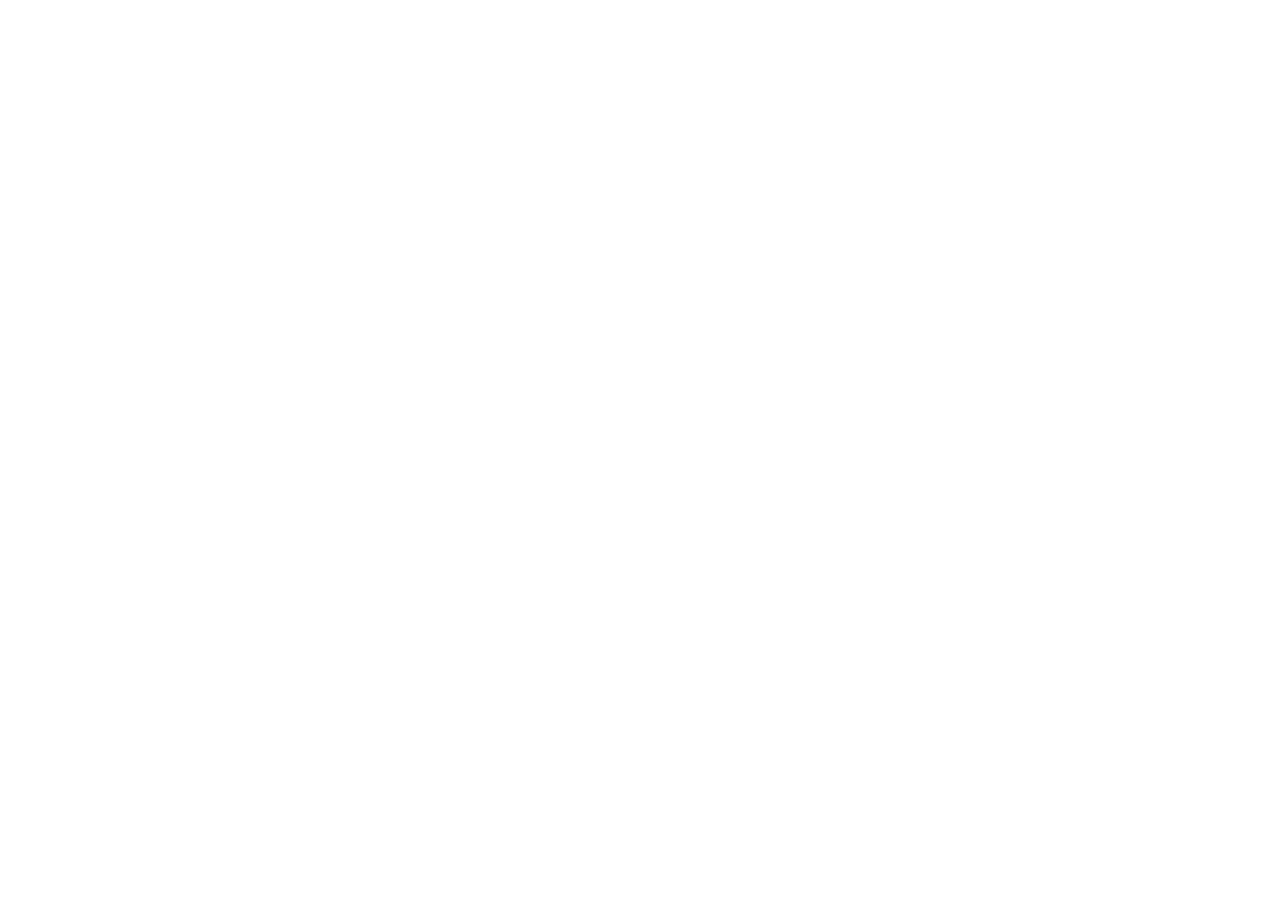
==== team.html @ 732893f1 "set up files and started with basic html" ====
<!DOCTYPE html>
<html lang="en">
<head>
    <meta charset="UTF-8">
    <meta name="viewport" content="width=device-width, initial-scale=1.0">
    <meta http-equiv="X-UA-Compatible" content="ie=edge">
    <title>Document</title>
    <link href="css/index.css" rel="stylesheet"/>
</head>
<body>

</body>
</html>
---- css/index.css ----
/* http://meyerweb.com/eric/tools/css/reset/ 
   v2.0 | 20110126
   License: none (public domain)
*/
html,
body,
div,
span,
applet,
object,
iframe,
h1,
h2,
h3,
h4,
h5,
h6,
p,
blockquote,
pre,
a,
abbr,
acronym,
address,
big,
cite,
code,
del,
dfn,
em,
img,
ins,
kbd,
q,
s,
samp,
small,
strike,
strong,
sub,
sup,
tt,
var,
b,
u,
i,
center,
dl,
dt,
dd,
ol,
ul,
li,
fieldset,
form,
label,
legend,
table,
caption,
tbody,
tfoot,
thead,
tr,
th,
td,
article,
aside,
canvas,
details,
embed,
figure,
figcaption,
footer,
header,
hgroup,
menu,
nav,
output,
ruby,
section,
summary,
time,
mark,
audio,
video {
  margin: 0;
  padding: 0;
  border: 0;
  font-size: 100%;
  font: inherit;
  vertical-align: baseline;
}
/* HTML5 display-role reset for older browsers */
article,
aside,
details,
figcaption,
figure,
footer,
header,
hgroup,
menu,
nav,
section {
  display: block;
}
body {
  line-height: 1;
}
ol,
ul {
  list-style: none;
}
blockquote,
q {
  quotes: none;
}
blockquote:before,
blockquote:after,
q:before,
q:after {
  content: '';
  content: none;
}
table {
  border-collapse: collapse;
  border-spacing: 0;
}
* {
  box-sizing: border-box;
}
html {
  font-size: 62.5%;
}
html,
body {
  font-family: 'Roboto', sans-serif;
}
h1,
h2,
h3,
h4,
h5 {
  font-family: 'Indie Flower', cursive;
}
h1 {
  font-size: 4rem;
}
h2 {
  font-size: 3.2rem;
  padding-bottom: 10px;
}
h4 {
  font-size: 2.5rem;
  padding-bottom: 10px;
}
p {
  line-height: 1.5;
  font-size: 1.6rem;
  padding-bottom: 10px;
}
img {
  max-width: 100%;
  height: auto;
}
.container {
  max-width: 800px;
  width: 100%;
  margin: 0 auto;
}
.nav {
  width: 100%;
  margin: 0% auto;
  display: flex;
  justify-content: space-evenly;
  align-items: center;
  align-content: center;
}
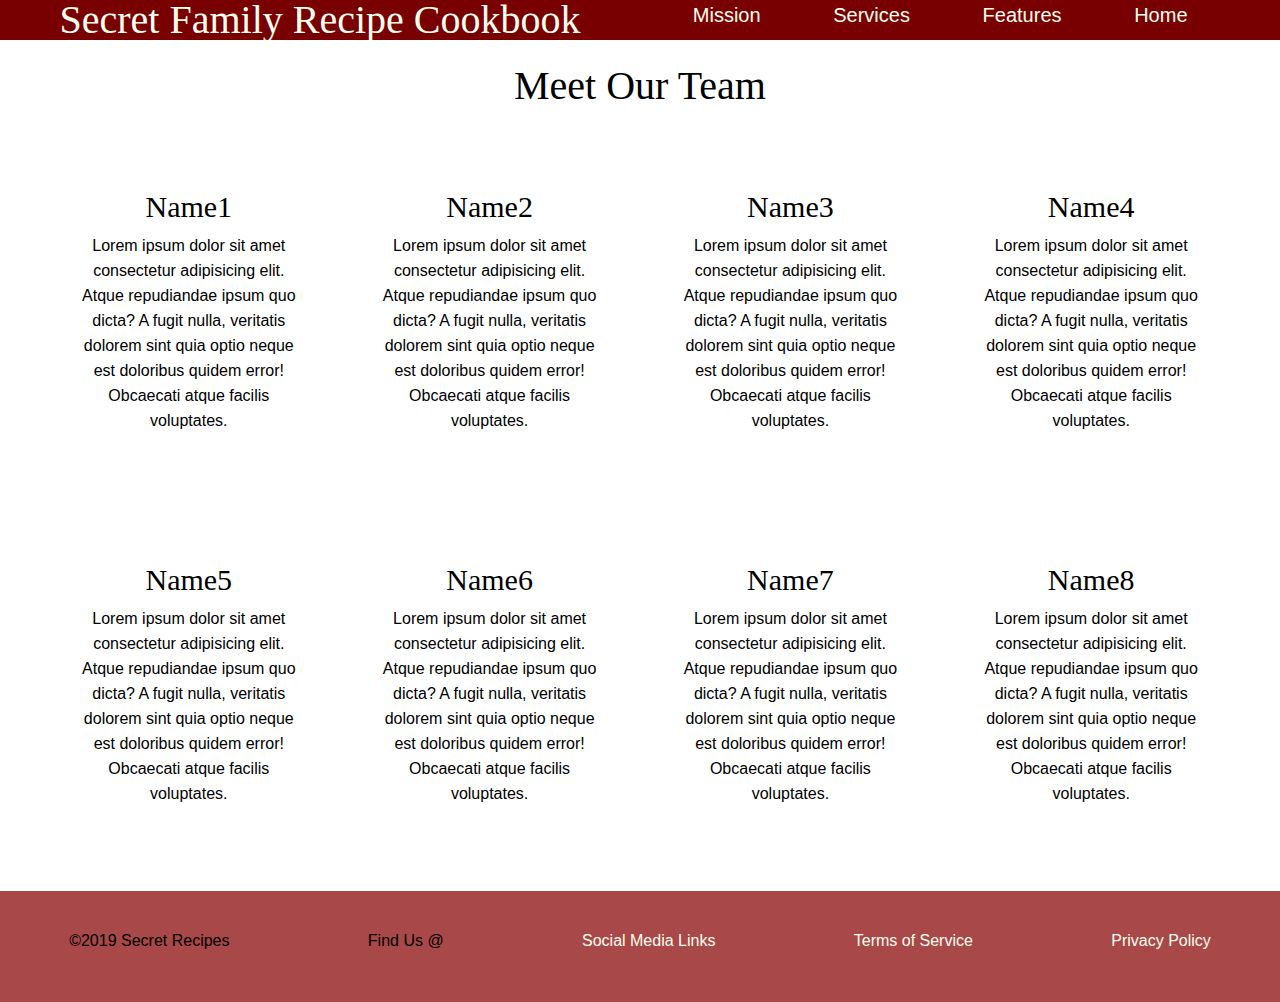
==== commit ef3fc1a0: "general layout completed will work on the styling with Chi tomorrow" ====
--- a/team.html
+++ b/team.html
@@ -1,13 +1,120 @@
 <!DOCTYPE html>
 <html lang="en">
-<head>
-    <meta charset="UTF-8">
-    <meta name="viewport" content="width=device-width, initial-scale=1.0">
-    <meta http-equiv="X-UA-Compatible" content="ie=edge">
-    <title>Document</title>
-    <link href="css/index.css" rel="stylesheet"/>
-</head>
-<body>
+  <head>
+    <meta charset="UTF-8" />
+    <meta name="viewport" content="width=device-width, initial-scale=1.0" />
+    <meta http-equiv="X-UA-Compatible" content="ie=edge" />
+    <title>Meet The Team</title>
+    <link href="css/index.css" rel="stylesheet" />
+  </head>
+  <body>
+    <section class="nav">
+      <img src="http://via.placeholder.com/100x75" alt="" />
+      <h1>Secret Family Recipe Cookbook</h1>
+      <nav>
+        <a href="#">Mission</a>
+        <a href="#">Services</a>
+        <a href="#">Features</a>
+        <a href="index.html">Home</a>
+      </nav>
+    </section>
 
-</body>
-</html>+    <section class="container">
+      <h1>Meet Our Team</h1>
+      <div class="top-half">
+        <div>
+          <img src="http://via.placeholder.com/300" alt="" />
+          <h3>Name1</h3>
+          <p>
+            Lorem ipsum dolor sit amet consectetur adipisicing elit. Atque
+            repudiandae ipsum quo dicta? A fugit nulla, veritatis dolorem sint
+            quia optio neque est doloribus quidem error! Obcaecati atque facilis
+            voluptates.
+          </p>
+        </div>
+        <div>
+          <img src="http://via.placeholder.com/300" alt="" />
+          <h3>Name2</h3>
+          <p>
+            Lorem ipsum dolor sit amet consectetur adipisicing elit. Atque
+            repudiandae ipsum quo dicta? A fugit nulla, veritatis dolorem sint
+            quia optio neque est doloribus quidem error! Obcaecati atque facilis
+            voluptates.
+          </p>
+        </div>
+        <div>
+          <img src="http://via.placeholder.com/300" alt="" />
+          <h3>Name3</h3>
+          <p>
+            Lorem ipsum dolor sit amet consectetur adipisicing elit. Atque
+            repudiandae ipsum quo dicta? A fugit nulla, veritatis dolorem sint
+            quia optio neque est doloribus quidem error! Obcaecati atque facilis
+            voluptates.
+          </p>
+        </div>
+        <div>
+          <img src="http://via.placeholder.com/300" alt="" />
+          <h3>Name4</h3>
+          <p>
+            Lorem ipsum dolor sit amet consectetur adipisicing elit. Atque
+            repudiandae ipsum quo dicta? A fugit nulla, veritatis dolorem sint
+            quia optio neque est doloribus quidem error! Obcaecati atque facilis
+            voluptates.
+          </p>
+        </div>
+      </div>
+      <div class="bottom-half">
+        <div>
+          <img src="http://via.placeholder.com/300" alt="" />
+          <h3>Name5</h3>
+          <p>
+            Lorem ipsum dolor sit amet consectetur adipisicing elit. Atque
+            repudiandae ipsum quo dicta? A fugit nulla, veritatis dolorem sint
+            quia optio neque est doloribus quidem error! Obcaecati atque facilis
+            voluptates.
+          </p>
+        </div>
+        <div>
+          <img src="http://via.placeholder.com/300" alt="" />
+          <h3>Name6</h3>
+          <p>
+            Lorem ipsum dolor sit amet consectetur adipisicing elit. Atque
+            repudiandae ipsum quo dicta? A fugit nulla, veritatis dolorem sint
+            quia optio neque est doloribus quidem error! Obcaecati atque facilis
+            voluptates.
+          </p>
+        </div>
+        <div>
+          <img src="http://via.placeholder.com/300" alt="" />
+          <h3>Name7</h3>
+          <p>
+            Lorem ipsum dolor sit amet consectetur adipisicing elit. Atque
+            repudiandae ipsum quo dicta? A fugit nulla, veritatis dolorem sint
+            quia optio neque est doloribus quidem error! Obcaecati atque facilis
+            voluptates.
+          </p>
+        </div>
+        <div>
+          <img src="http://via.placeholder.com/300" alt="" />
+          <h3>Name8</h3>
+          <p>
+            Lorem ipsum dolor sit amet consectetur adipisicing elit. Atque
+            repudiandae ipsum quo dicta? A fugit nulla, veritatis dolorem sint
+            quia optio neque est doloribus quidem error! Obcaecati atque facilis
+            voluptates.
+          </p>
+        </div>
+      </div>
+    </section>
+
+    <section>
+      <footer>
+        <p>&copy;2019 Secret Recipes</p>
+        <p>Find Us @</p>
+        <a href="#">Social Media Links</a>
+        <a href="#">Terms of Service</a>
+        <a href="#">Privacy Policy</a>
+      </footer>
+    </section>
+  </body>
+</html>
--- a/css/index.css
+++ b/css/index.css
@@ -154,7 +154,8 @@
   font-size: 2.5rem;
   padding-bottom: 10px;
 }
-p {
+p,
+a {
   line-height: 1.5;
   font-size: 1.6rem;
   padding-bottom: 10px;
@@ -164,15 +165,89 @@
   height: auto;
 }
 .container {
-  max-width: 800px;
   width: 100%;
   margin: 0 auto;
 }
 .nav {
+  display: flex;
+  justify-content: space-around;
+  align-items: center;
+  align-content: center;
+  background: #780000;
+  color: #fffff0;
+}
+.nav nav {
+  width: 50%;
+  display: flex;
+  justify-content: space-evenly;
+  align-items: center;
+}
+.nav a {
+  text-decoration: none;
+  color: #fffff0;
+  font-size: 2rem;
+}
+.nav a:hover {
+  color: #a84848;
+}
+.mainContainer header {
   width: 100%;
-  margin: 0% auto;
-  display: flex;
-  justify-content: space-evenly;
-  align-items: center;
-  align-content: center;
-}
+  margin: 5% auto;
+  background-image: url("http://via.placeholder.com/2000x300");
+  background-repeat: no-repeat;
+}
+.mainContainer header button {
+  display: flex;
+  justify-content: flex-start;
+  align-items: center;
+}
+.mainContainer .content {
+  margin: 3% auto;
+  display: flex;
+  justify-content: space-around;
+  align-items: center;
+}
+.mainContainer .content div {
+  width: 30%;
+}
+.mainContainer .services {
+  flex-direction: row-reverse;
+}
+.container h1 {
+  text-align: center;
+  margin-top: 2%;
+}
+.container .top-half,
+.container .bottom-half {
+  display: flex;
+  justify-content: space-around;
+  align-items: center;
+  flex-direction: row;
+}
+.container div {
+  margin: 3%;
+  display: flex;
+  justify-content: center;
+  align-items: center;
+  flex-direction: column;
+  text-align: center;
+}
+.container div h3 {
+  font-size: 3rem;
+  padding: 5%;
+}
+.container div p {
+  line-height: 25px;
+}
+footer {
+  padding: 3% 0%;
+  background: #a84848;
+  display: flex;
+  justify-content: space-around;
+  align-items: center;
+  font-size: 2rem;
+}
+footer a {
+  text-decoration: none;
+  color: #fffff0;
+}
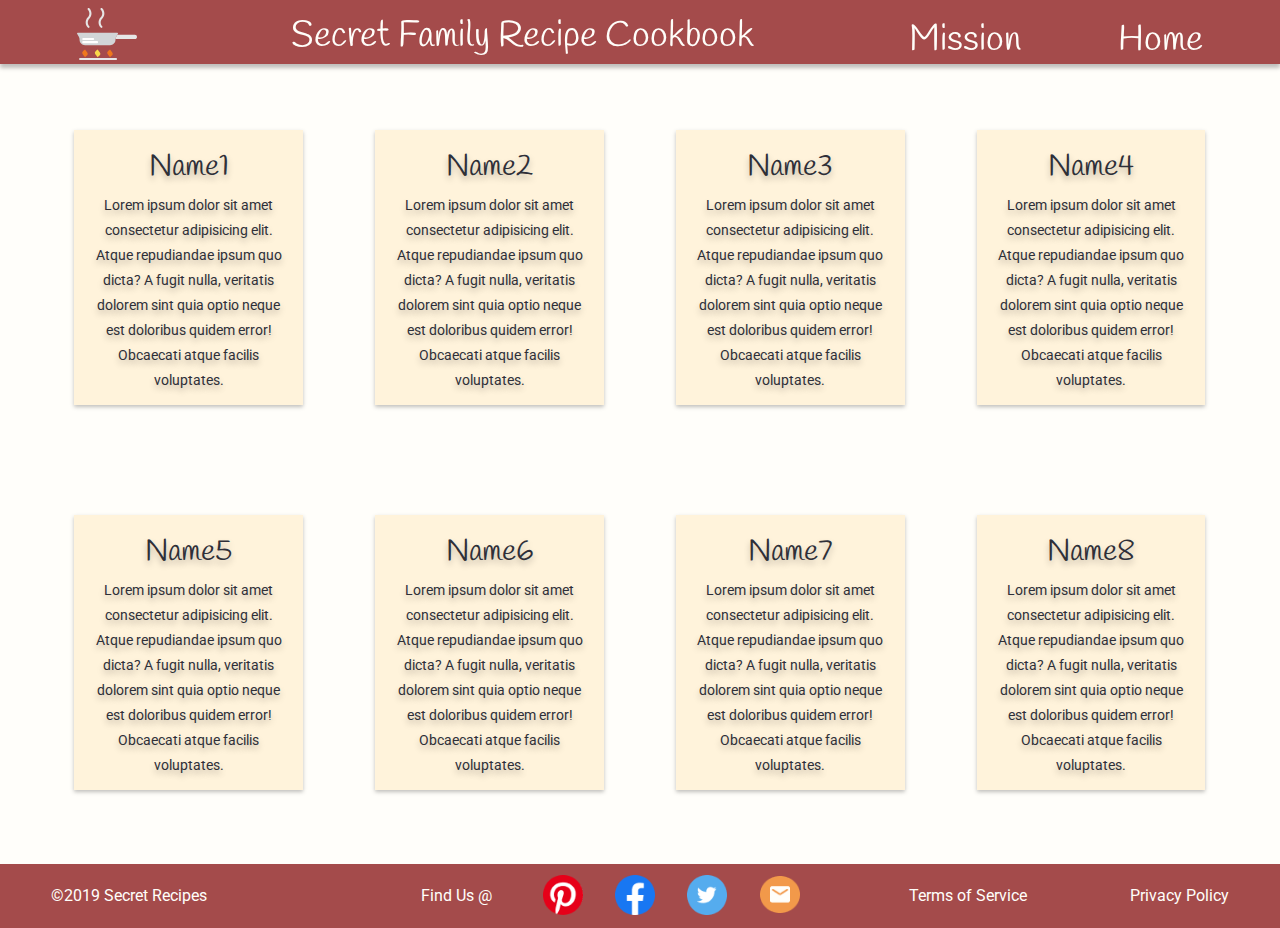
==== commit 8a66a13c: "worked on styling, mobile is next" ====
--- a/team.html
+++ b/team.html
@@ -5,20 +5,23 @@
     <meta name="viewport" content="width=device-width, initial-scale=1.0" />
     <meta http-equiv="X-UA-Compatible" content="ie=edge" />
     <title>Meet The Team</title>
+    <link
+      href="https://fonts.googleapis.com/css?family=Handlee|Roboto&display=swap"
+      rel="stylesheet"
+    />
     <link href="css/index.css" rel="stylesheet" />
   </head>
   <body>
     <section class="nav">
-      <img src="http://via.placeholder.com/100x75" alt="" />
-      <h1>Secret Family Recipe Cookbook</h1>
+      <a href="#"
+        ><img src="img/pan (1).svg" alt="Doodle of a frying pan used as a logo"
+      /></a>
+      <h2>Secret Family Recipe Cookbook</h2>
       <nav>
         <a href="#">Mission</a>
-        <a href="#">Services</a>
-        <a href="#">Features</a>
         <a href="index.html">Home</a>
       </nav>
     </section>
-
     <section class="container">
       <h1>Meet Our Team</h1>
       <div class="top-half">
@@ -106,14 +109,28 @@
         </div>
       </div>
     </section>
-
     <section>
       <footer>
         <p>&copy;2019 Secret Recipes</p>
-        <p>Find Us @</p>
-        <a href="#">Social Media Links</a>
-        <a href="#">Terms of Service</a>
-        <a href="#">Privacy Policy</a>
+        <nav class="socialNav">
+          <p>Find Us @</p>
+          <a href="#"
+            ><img src="img/Pinterest-2 (1).png" alt="Circle pinterest icon link"
+          /></a>
+          <a href="#"
+            ><img src="img/Facebook-2 (1).png" alt="Circle facebook icon link"
+          /></a>
+          <a href="#"
+            ><img src="img/Twitter-2 (1).png" alt="Circle twitter icon link"
+          /></a>
+          <a href="#"
+            ><img src="img/Mail Icon.png" alt="Circle instagram icon link"
+          /></a>
+        </nav>
+        <nav class="legalNav">
+          <a href="#">Terms of Service</a>
+          <a href="#">Privacy Policy</a>
+        </nav>
       </footer>
     </section>
   </body>
--- a/css/index.css
+++ b/css/index.css
@@ -134,31 +134,31 @@
 }
 html,
 body {
-  font-family: 'Roboto', sans-serif;
+  font-family: 'Roboto';
+  background: #FFFEFA;
+  color: #2E2F38;
 }
 h1,
 h2,
 h3,
 h4,
 h5 {
-  font-family: 'Indie Flower', cursive;
+  font-family: 'Handlee';
 }
 h1 {
-  font-size: 4rem;
+  font-size: 3rem;
 }
 h2 {
-  font-size: 3.2rem;
+  font-size: 2.5rem;
   padding-bottom: 10px;
 }
 h4 {
   font-size: 2.5rem;
   padding-bottom: 10px;
 }
-p,
-a {
+p {
   line-height: 1.5;
   font-size: 1.6rem;
-  padding-bottom: 10px;
 }
 img {
   max-width: 100%;
@@ -171,47 +171,116 @@
 .nav {
   display: flex;
   justify-content: space-around;
-  align-items: center;
+  align-items: flex-end;
   align-content: center;
-  background: #780000;
-  color: #fffff0;
+  background: #A44B4B;
+  color: #FFFEFA;
+  font-family: Handlee;
+  height: 64px;
+  overflow: hidden;
+  position: fixed;
+  width: 100%;
+  top: 0;
+  z-index: 9999;
+  box-shadow: 0px 4px 4px rgba(0, 0, 0, 0.25);
+}
+.nav img {
+  width: 60px;
+  display: flex;
+  justify-content: center;
+  align-items: flex-start;
+}
+.nav h2 {
+  font-size: 3.6rem;
 }
 .nav nav {
-  width: 50%;
-  display: flex;
-  justify-content: space-evenly;
-  align-items: center;
+  width: 23%;
+  display: flex;
+  justify-content: space-between;
+  align-items: flex-end;
 }
 .nav a {
   text-decoration: none;
-  color: #fffff0;
-  font-size: 2rem;
+  color: #FFFEFA;
+  font-size: 3.6rem;
+  line-height: 48px;
+  font-family: Handlee;
 }
 .nav a:hover {
-  color: #a84848;
+  color: #B59883;
 }
 .mainContainer header {
+  margin-top: 64px;
+  background-color: rgba(81, 82, 98, 0.8);
+  z-index: 0;
+}
+.mainContainer header img {
   width: 100%;
+  height: auto;
+  opacity: 0.8;
+}
+.mainContainer header p {
+  color: #FFFEFA;
+  font-family: Handlee;
+  font-size: 4rem;
+  display: flex;
+  justify-content: center;
+  align-items: center;
+  letter-spacing: 0.35rem;
+  position: absolute;
+  top: 25%;
+  left: 55%;
+}
+.mainContainer header button {
+  display: flex;
+  justify-content: center;
+  align-items: center;
+  letter-spacing: 0.35rem;
+  position: absolute;
+  top: 69%;
+  left: 55%;
+  background-color: #6E0000;
+  color: #FFFEFA;
+  font-size: 3rem;
+  padding: 1% 5%;
+  border: 1px solid #2E2F38;
+  cursor: pointer;
+  border-radius: 6px;
+  box-shadow: 0px 4px 4px rgba(0, 0, 0, 0.25);
+}
+.mainContainer header button:hover {
+  background: #C13B3B;
+}
+.mainContainer .content {
   margin: 5% auto;
-  background-image: url("http://via.placeholder.com/2000x300");
-  background-repeat: no-repeat;
-}
-.mainContainer header button {
-  display: flex;
-  justify-content: flex-start;
-  align-items: center;
-}
-.mainContainer .content {
-  margin: 3% auto;
   display: flex;
   justify-content: space-around;
   align-items: center;
 }
 .mainContainer .content div {
-  width: 30%;
+  width: 34%;
+}
+.mainContainer .content div h2 {
+  font-size: 3.8rem;
+}
+.mainContainer .content div p {
+  width: 80%;
+  font-size: 2.3rem;
+  display: flex;
+  justify-content: center;
+  align-items: center;
+  align-content: center;
 }
 .mainContainer .services {
   flex-direction: row-reverse;
+}
+.mainContainer .services .text {
+  padding-left: 50px;
+}
+.mainContainer img {
+  width: 30%;
+  height: auto;
+  box-shadow: 0px 4px 4px rgba(0, 0, 0, 0.25);
 }
 .container h1 {
   text-align: center;
@@ -224,6 +293,12 @@
   align-items: center;
   flex-direction: row;
 }
+.container .top-half div,
+.container .bottom-half div {
+  background: #FFF3DB;
+  padding: 1%;
+  box-shadow: 0px 2px 4px rgba(0, 0, 0, 0.25);
+}
 .container div {
   margin: 3%;
   display: flex;
@@ -231,23 +306,53 @@
   align-items: center;
   flex-direction: column;
   text-align: center;
+  text-shadow: 0px 4px 6px rgba(0, 0, 0, 0.25);
 }
 .container div h3 {
   font-size: 3rem;
   padding: 5%;
 }
 .container div p {
+  font-size: 1.4rem;
   line-height: 25px;
 }
 footer {
-  padding: 3% 0%;
-  background: #a84848;
+  height: 64px;
+  background: #A44B4B;
+  color: #FFFEFA;
   display: flex;
   justify-content: space-around;
   align-items: center;
-  font-size: 2rem;
-}
+  font-size: 1.6rem;
+  box-shadow: 0px 4px 4px rgba(0, 0, 0, 0.25);
+}
+footer nav a,
 footer a {
   text-decoration: none;
-  color: #fffff0;
-}
+  color: #FFFEFA;
+}
+footer nav a:hover,
+footer a:hover {
+  color: #B59883;
+}
+footer p {
+  width: 20%;
+  font-size: 1.6rem;
+  margin-left: 1%;
+}
+footer .socialNav {
+  width: 35%;
+  display: flex;
+  justify-content: space-evenly;
+  align-items: center;
+}
+footer .legalNav {
+  width: 25%;
+  display: flex;
+  justify-content: space-between;
+  align-items: center;
+  margin-right: 1%;
+}
+footer nav img {
+  width: 40px;
+}
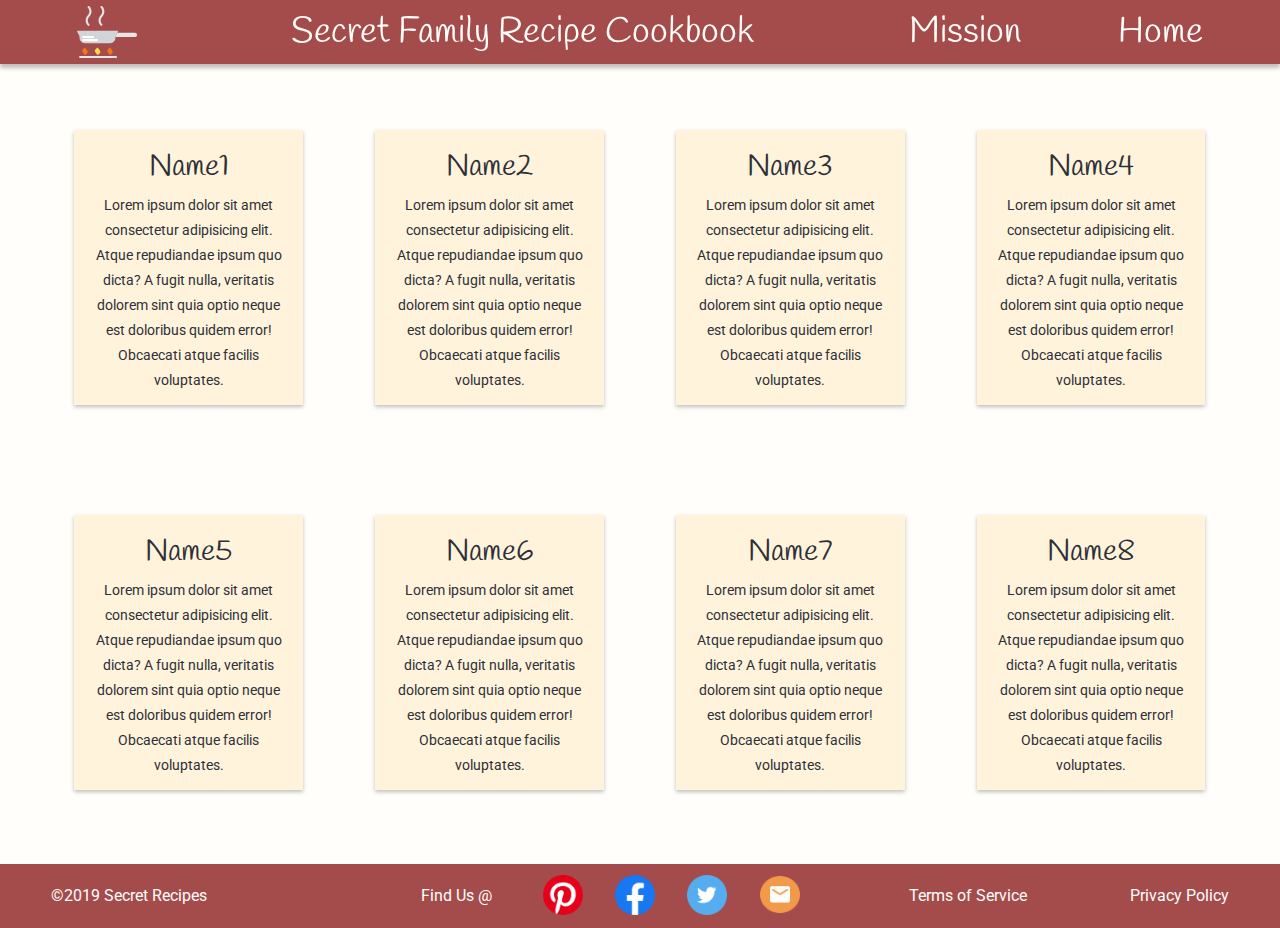
==== commit 27cd7b88: "no idea just saving before an update" ====
--- a/team.html
+++ b/team.html
@@ -26,7 +26,7 @@
       <h1>Meet Our Team</h1>
       <div class="top-half">
         <div>
-          <img src="http://via.placeholder.com/300" alt="" />
+          <img src="https://ca.slack-edge.com/T4JUEB3ME-UJ4MNCPNC-0f69d4b302cb-48" alt="" />
           <h3>Name1</h3>
           <p>
             Lorem ipsum dolor sit amet consectetur adipisicing elit. Atque
--- a/css/index.css
+++ b/css/index.css
@@ -150,11 +150,9 @@
 }
 h2 {
   font-size: 2.5rem;
-  padding-bottom: 10px;
 }
 h4 {
   font-size: 2.5rem;
-  padding-bottom: 10px;
 }
 p {
   line-height: 1.5;
@@ -171,7 +169,7 @@
 .nav {
   display: flex;
   justify-content: space-around;
-  align-items: flex-end;
+  align-items: center;
   align-content: center;
   background: #A44B4B;
   color: #FFFEFA;
@@ -184,14 +182,32 @@
   z-index: 9999;
   box-shadow: 0px 4px 4px rgba(0, 0, 0, 0.25);
 }
+@media (max-width: 500px) {
+  .nav {
+    flex-direction: column;
+  }
+}
 .nav img {
+  display: flex;
+  justify-content: center;
+  align-items: center;
   width: 60px;
-  display: flex;
-  justify-content: center;
-  align-items: flex-start;
+}
+@media (max-width: 500px) {
+  .nav img {
+    display: none;
+  }
 }
 .nav h2 {
+  display: flex;
+  justify-content: center;
+  align-items: center;
   font-size: 3.6rem;
+}
+@media (max-width: 500px) {
+  .nav h2 {
+    font-size: 1.8rem;
+  }
 }
 .nav nav {
   width: 23%;
@@ -199,15 +215,31 @@
   justify-content: space-between;
   align-items: flex-end;
 }
+@media (max-width: 500px) {
+  .nav nav {
+    width: 30%;
+  }
+}
+@media (max-width: 500px) {
+  .nav h2,
+  .nav nav {
+    margin-right: 30%;
+  }
+}
 .nav a {
   text-decoration: none;
   color: #FFFEFA;
+  align-items: center;
   font-size: 3.6rem;
-  line-height: 48px;
   font-family: Handlee;
 }
 .nav a:hover {
   color: #B59883;
+}
+@media (max-width: 500px) {
+  .nav a {
+    font-size: 1.4rem;
+  }
 }
 .mainContainer header {
   margin-top: 64px;
@@ -230,6 +262,13 @@
   position: absolute;
   top: 25%;
   left: 55%;
+}
+@media (max-width: 500px) {
+  .mainContainer header p {
+    font-size: 1.2rem;
+    top: 10%;
+    left: 50%;
+  }
 }
 .mainContainer header button {
   display: flex;
@@ -251,17 +290,44 @@
 .mainContainer header button:hover {
   background: #C13B3B;
 }
+@media (max-width: 500px) {
+  .mainContainer header button {
+    font-size: 1.2rem;
+    top: 29%;
+    left: 50%;
+    padding: 1% 3%;
+  }
+}
 .mainContainer .content {
   margin: 5% auto;
   display: flex;
   justify-content: space-around;
   align-items: center;
 }
+@media (max-width: 500px) {
+  .mainContainer .content {
+    flex-direction: column;
+    justify-content: center;
+    width: 100%;
+  }
+}
 .mainContainer .content div {
   width: 34%;
 }
+@media (max-width: 500px) {
+  .mainContainer .content div {
+    width: 100%;
+    margin: 3% auto;
+  }
+}
 .mainContainer .content div h2 {
   font-size: 3.8rem;
+  padding-bottom: 1%;
+}
+@media (max-width: 500px) {
+  .mainContainer .content div h2 {
+    font-size: 2.4rem;
+  }
 }
 .mainContainer .content div p {
   width: 80%;
@@ -271,17 +337,39 @@
   align-items: center;
   align-content: center;
 }
+@media (max-width: 500px) {
+  .mainContainer .content div p {
+    font-size: 1.2rem;
+    width: 100%;
+  }
+}
 .mainContainer .services {
   flex-direction: row-reverse;
 }
+@media (max-width: 500px) {
+  .mainContainer .services {
+    flex-direction: column;
+  }
+}
 .mainContainer .services .text {
   padding-left: 50px;
+}
+@media (max-width: 500px) {
+  .mainContainer .services .text {
+    padding-left: 0;
+  }
 }
 .mainContainer img {
   width: 30%;
   height: auto;
   box-shadow: 0px 4px 4px rgba(0, 0, 0, 0.25);
 }
+@media (max-width: 500px) {
+  .mainContainer img {
+    width: 60%;
+    margin: 0% auto;
+  }
+}
 .container h1 {
   text-align: center;
   margin-top: 2%;
@@ -292,6 +380,14 @@
   justify-content: space-around;
   align-items: center;
   flex-direction: row;
+}
+@media (max-width: 500px) {
+  .container .top-half,
+  .container .bottom-half {
+    flex-direction: column;
+    width: 80%;
+    margin: 4% auto;
+  }
 }
 .container .top-half div,
 .container .bottom-half div {
@@ -306,11 +402,11 @@
   align-items: center;
   flex-direction: column;
   text-align: center;
-  text-shadow: 0px 4px 6px rgba(0, 0, 0, 0.25);
 }
 .container div h3 {
   font-size: 3rem;
   padding: 5%;
+  text-align: center;
 }
 .container div p {
   font-size: 1.4rem;
@@ -325,6 +421,11 @@
   align-items: center;
   font-size: 1.6rem;
   box-shadow: 0px 4px 4px rgba(0, 0, 0, 0.25);
+}
+@media (max-width: 500px) {
+  footer {
+    font-size: 1rem;
+  }
 }
 footer nav a,
 footer a {
@@ -340,12 +441,23 @@
   font-size: 1.6rem;
   margin-left: 1%;
 }
+@media (max-width: 500px) {
+  footer p {
+    font-size: 1rem;
+    width: 21%;
+  }
+}
 footer .socialNav {
   width: 35%;
   display: flex;
   justify-content: space-evenly;
   align-items: center;
 }
+@media (max-width: 500px) {
+  footer .socialNav {
+    width: 44%;
+  }
+}
 footer .legalNav {
   width: 25%;
   display: flex;
@@ -353,6 +465,16 @@
   align-items: center;
   margin-right: 1%;
 }
+@media (max-width: 500px) {
+  footer .legalNav {
+    width: 30%;
+  }
+}
 footer nav img {
   width: 40px;
 }
+@media (max-width: 500px) {
+  footer nav img {
+    width: 20px;
+  }
+}
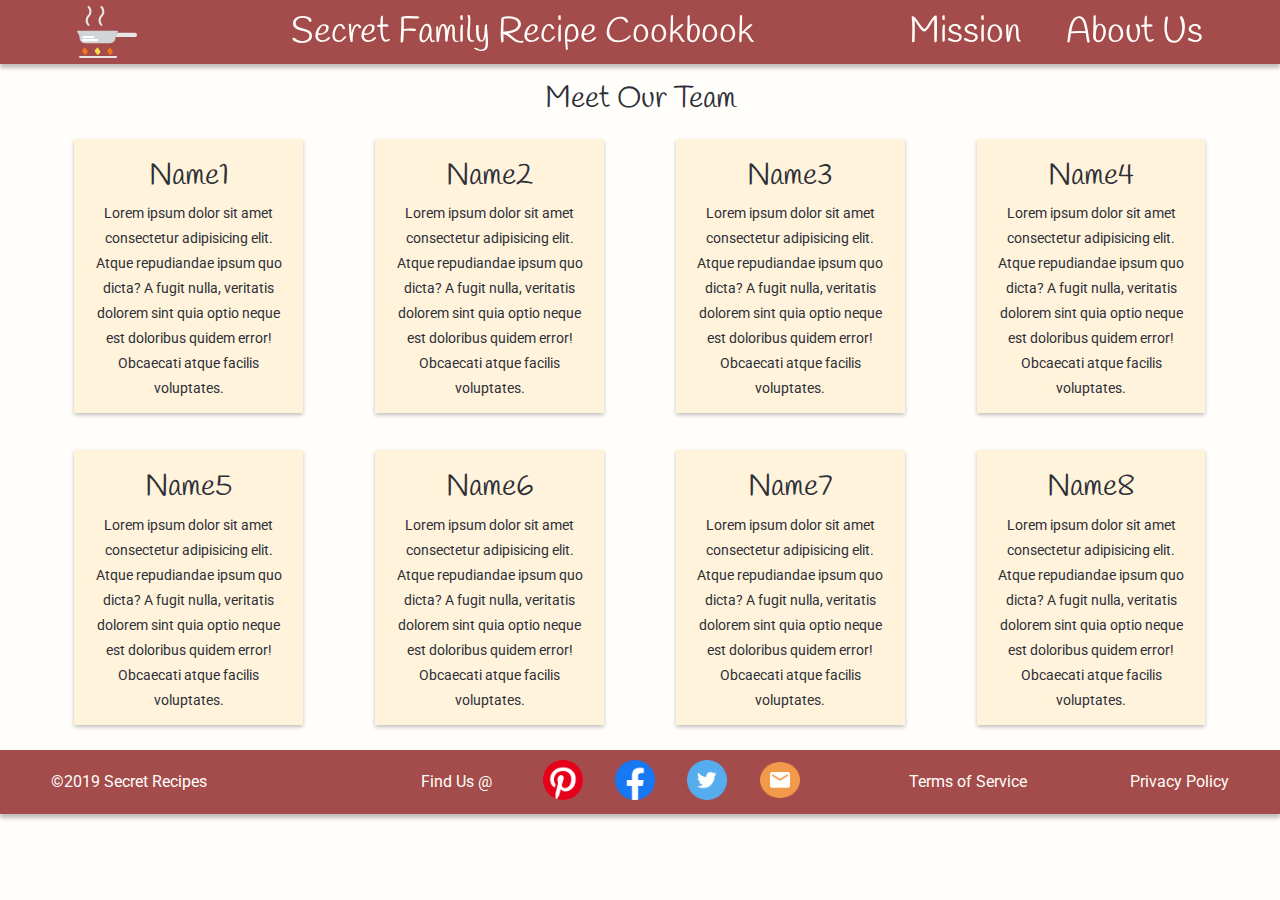
==== commit 9f4c6b6b: "mobile looks pretty good" ====
--- a/team.html
+++ b/team.html
@@ -18,8 +18,8 @@
       /></a>
       <h2>Secret Family Recipe Cookbook</h2>
       <nav>
-        <a href="#">Mission</a>
-        <a href="index.html">Home</a>
+        <a href="index.html">Mission</a>
+        <a href="team.html">About Us</a>
       </nav>
     </section>
     <section class="container">
--- a/css/index.css
+++ b/css/index.css
@@ -155,7 +155,6 @@
   font-size: 2.5rem;
 }
 p {
-  line-height: 1.5;
   font-size: 1.6rem;
 }
 img {
@@ -213,17 +212,11 @@
   width: 23%;
   display: flex;
   justify-content: space-between;
-  align-items: flex-end;
+  align-items: center;
 }
 @media (max-width: 500px) {
   .nav nav {
-    width: 30%;
-  }
-}
-@media (max-width: 500px) {
-  .nav h2,
-  .nav nav {
-    margin-right: 30%;
+    width: 50%;
   }
 }
 .nav a {
@@ -308,7 +301,19 @@
   .mainContainer .content {
     flex-direction: column;
     justify-content: center;
-    width: 100%;
+    width: 83%;
+  }
+}
+.mainContainer .content img {
+  width: 30%;
+  height: auto;
+  box-shadow: 0px 4px 4px rgba(0, 0, 0, 0.25);
+}
+@media (max-width: 500px) {
+  .mainContainer .content img {
+    width: 64%;
+    margin: 0% auto;
+    margin-top: 20px;
   }
 }
 .mainContainer .content div {
@@ -359,20 +364,11 @@
     padding-left: 0;
   }
 }
-.mainContainer img {
-  width: 30%;
-  height: auto;
-  box-shadow: 0px 4px 4px rgba(0, 0, 0, 0.25);
-}
-@media (max-width: 500px) {
-  .mainContainer img {
-    width: 60%;
-    margin: 0% auto;
-  }
+.container {
+  margin-top: 84px;
 }
 .container h1 {
   text-align: center;
-  margin-top: 2%;
 }
 .container .top-half,
 .container .bottom-half {
@@ -396,12 +392,17 @@
   box-shadow: 0px 2px 4px rgba(0, 0, 0, 0.25);
 }
 .container div {
-  margin: 3%;
+  margin: 1% 3%;
   display: flex;
   justify-content: center;
   align-items: center;
   flex-direction: column;
   text-align: center;
+}
+@media (max-width: 500px) {
+  .container div {
+    margin-bottom: 30px;
+  }
 }
 .container div h3 {
   font-size: 3rem;
@@ -444,7 +445,7 @@
 @media (max-width: 500px) {
   footer p {
     font-size: 1rem;
-    width: 21%;
+    width: 28%;
   }
 }
 footer .socialNav {
@@ -455,7 +456,11 @@
 }
 @media (max-width: 500px) {
   footer .socialNav {
-    width: 44%;
+    width: 35%;
+    order: 1;
+  }
+  footer .socialNav p {
+    display: none;
   }
 }
 footer .legalNav {
@@ -467,7 +472,7 @@
 }
 @media (max-width: 500px) {
   footer .legalNav {
-    width: 30%;
+    width: 36%;
   }
 }
 footer nav img {
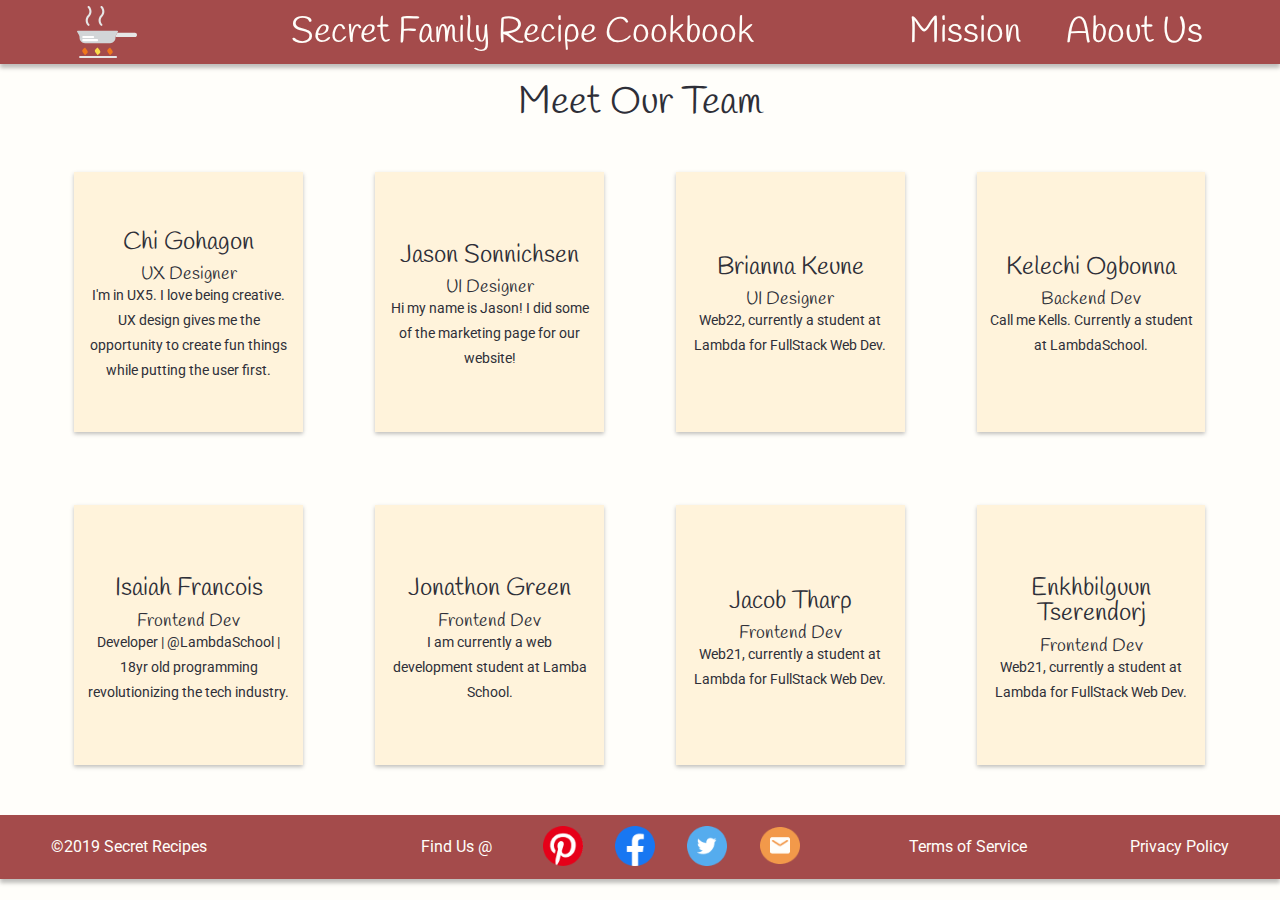
==== commit 8047e278: "added some marketing content" ====
--- a/team.html
+++ b/team.html
@@ -26,85 +26,70 @@
       <h1>Meet Our Team</h1>
       <div class="top-half">
         <div>
-          <img src="https://ca.slack-edge.com/T4JUEB3ME-UJ4MNCPNC-0f69d4b302cb-48" alt="" />
-          <h3>Name1</h3>
+          <img src="https://ca.slack-edge.com/T4JUEB3ME-UHVHEK1CH-082a5f398c35-48" alt="" />
+          <h3>Chi Gohagon</h3>
+          <h4>UX Designer</h4>
           <p>
-            Lorem ipsum dolor sit amet consectetur adipisicing elit. Atque
-            repudiandae ipsum quo dicta? A fugit nulla, veritatis dolorem sint
-            quia optio neque est doloribus quidem error! Obcaecati atque facilis
-            voluptates.
+            I'm in UX5. 
+            I love being creative. UX design gives me the opportunity to create fun things while putting the user first.
           </p>
         </div>
         <div>
-          <img src="http://via.placeholder.com/300" alt="" />
-          <h3>Name2</h3>
+          <img src="https://ca.slack-edge.com/T4JUEB3ME-UJ4MNCPNC-0f69d4b302cb-48" alt= "" />
+          <h3>Jason Sonnichsen</h3>
+          <h4>UI Designer</h4>
           <p>
-            Lorem ipsum dolor sit amet consectetur adipisicing elit. Atque
-            repudiandae ipsum quo dicta? A fugit nulla, veritatis dolorem sint
-            quia optio neque est doloribus quidem error! Obcaecati atque facilis
-            voluptates.
+            Hi my name is Jason! I did some of the marketing page for our website!
           </p>
         </div>
         <div>
-          <img src="http://via.placeholder.com/300" alt="" />
-          <h3>Name3</h3>
+          <img src="https://ca.slack-edge.com/T4JUEB3ME-UK06EQAHK-f3811344cbce-72" alt="" class="bri"/>
+          <h3>Brianna Keune</h3>
+          <h4>UI Designer</h4>
           <p>
-            Lorem ipsum dolor sit amet consectetur adipisicing elit. Atque
-            repudiandae ipsum quo dicta? A fugit nulla, veritatis dolorem sint
-            quia optio neque est doloribus quidem error! Obcaecati atque facilis
-            voluptates.
+            Web22, currently a student at Lambda for FullStack Web Dev.
           </p>
         </div>
         <div>
-          <img src="http://via.placeholder.com/300" alt="" />
-          <h3>Name4</h3>
+          <img src="https://ca.slack-edge.com/T4JUEB3ME-UHNBLHCHY-fcb24f527c4a-48" alt="" />
+          <h3>Kelechi Ogbonna</h3>
+          <h4>Backend Dev</h4>
           <p>
-            Lorem ipsum dolor sit amet consectetur adipisicing elit. Atque
-            repudiandae ipsum quo dicta? A fugit nulla, veritatis dolorem sint
-            quia optio neque est doloribus quidem error! Obcaecati atque facilis
-            voluptates.
+            Call me Kells. Currently a student at LambdaSchool.
           </p>
         </div>
       </div>
       <div class="bottom-half">
         <div>
-          <img src="http://via.placeholder.com/300" alt="" />
-          <h3>Name5</h3>
+          <img src="https://ca.slack-edge.com/T4JUEB3ME-UHQQ0FVH8-899e99d1c1cc-48" alt="" />
+          <h3>Isaiah Francois</h3>
+          <h4>Frontend Dev</h4>
           <p>
-            Lorem ipsum dolor sit amet consectetur adipisicing elit. Atque
-            repudiandae ipsum quo dicta? A fugit nulla, veritatis dolorem sint
-            quia optio neque est doloribus quidem error! Obcaecati atque facilis
-            voluptates.
+            Developer | @LambdaSchool | 18yr old programming revolutionizing the tech industry.
           </p>
         </div>
         <div>
-          <img src="http://via.placeholder.com/300" alt="" />
-          <h3>Name6</h3>
+          <img src="https://ca.slack-edge.com/T4JUEB3ME-UJHCPVCFL-943786d05762-48" alt="" />
+          <h3>Jonathon Green</h3>
+          <h4>Frontend Dev</h4>
           <p>
-            Lorem ipsum dolor sit amet consectetur adipisicing elit. Atque
-            repudiandae ipsum quo dicta? A fugit nulla, veritatis dolorem sint
-            quia optio neque est doloribus quidem error! Obcaecati atque facilis
-            voluptates.
+            I am currently a web development student at Lamba School.
           </p>
         </div>
         <div>
-          <img src="http://via.placeholder.com/300" alt="" />
-          <h3>Name7</h3>
+          <img src="https://ca.slack-edge.com/T4JUEB3ME-UFC2Y7WMD-bebc91bfce86-48" alt="" />
+          <h3>Jacob Tharp </h3>
+          <h4>Frontend Dev</h4>
           <p>
-            Lorem ipsum dolor sit amet consectetur adipisicing elit. Atque
-            repudiandae ipsum quo dicta? A fugit nulla, veritatis dolorem sint
-            quia optio neque est doloribus quidem error! Obcaecati atque facilis
-            voluptates.
+            Web21, currently a student at Lambda for FullStack Web Dev.
           </p>
         </div>
         <div>
-          <img src="http://via.placeholder.com/300" alt="" />
-          <h3>Name8</h3>
+          <img src="https://ca.slack-edge.com/T4JUEB3ME-UGJ8GQGBZ-d440a56a5d8b-48" alt="" />
+          <h3>Enkhbilguun Tserendorj</h3>
+          <h4>Frontend Dev</h4>
           <p>
-            Lorem ipsum dolor sit amet consectetur adipisicing elit. Atque
-            repudiandae ipsum quo dicta? A fugit nulla, veritatis dolorem sint
-            quia optio neque est doloribus quidem error! Obcaecati atque facilis
-            voluptates.
+            Web21, currently a student at Lambda for FullStack Web Dev.
           </p>
         </div>
       </div>
--- a/css/index.css
+++ b/css/index.css
@@ -348,19 +348,32 @@
     width: 100%;
   }
 }
-.mainContainer .services {
+.mainContainer .content div ul {
+  font-size: 2.3rem;
+  list-style-type: disc;
+}
+@media (max-width: 500px) {
+  .mainContainer .content div ul {
+    font-size: 1.2rem;
+  }
+}
+.mainContainer .services,
+.mainContainer .upComing {
   flex-direction: row-reverse;
 }
 @media (max-width: 500px) {
-  .mainContainer .services {
+  .mainContainer .services,
+  .mainContainer .upComing {
     flex-direction: column;
   }
 }
-.mainContainer .services .text {
+.mainContainer .services .text,
+.mainContainer .upComing .text {
   padding-left: 50px;
 }
 @media (max-width: 500px) {
-  .mainContainer .services .text {
+  .mainContainer .services .text,
+  .mainContainer .upComing .text {
     padding-left: 0;
   }
 }
@@ -368,6 +381,7 @@
   margin-top: 84px;
 }
 .container h1 {
+  font-size: 3.8rem;
   text-align: center;
 }
 .container .top-half,
@@ -390,9 +404,21 @@
   background: #FFF3DB;
   padding: 1%;
   box-shadow: 0px 2px 4px rgba(0, 0, 0, 0.25);
+  width: 30%;
+  height: 260px;
+}
+@media (max-width: 500px) {
+  .container .top-half div,
+  .container .bottom-half div {
+    width: 80%;
+  }
+}
+.container .top-half .bri,
+.container .bottom-half .bri {
+  width: 36%;
 }
 .container div {
-  margin: 1% 3%;
+  margin: 2% 3%;
   display: flex;
   justify-content: center;
   align-items: center;
@@ -405,9 +431,12 @@
   }
 }
 .container div h3 {
-  font-size: 3rem;
+  font-size: 2.5rem;
   padding: 5%;
   text-align: center;
+}
+.container div h4 {
+  font-size: 1.8rem;
 }
 .container div p {
   font-size: 1.4rem;
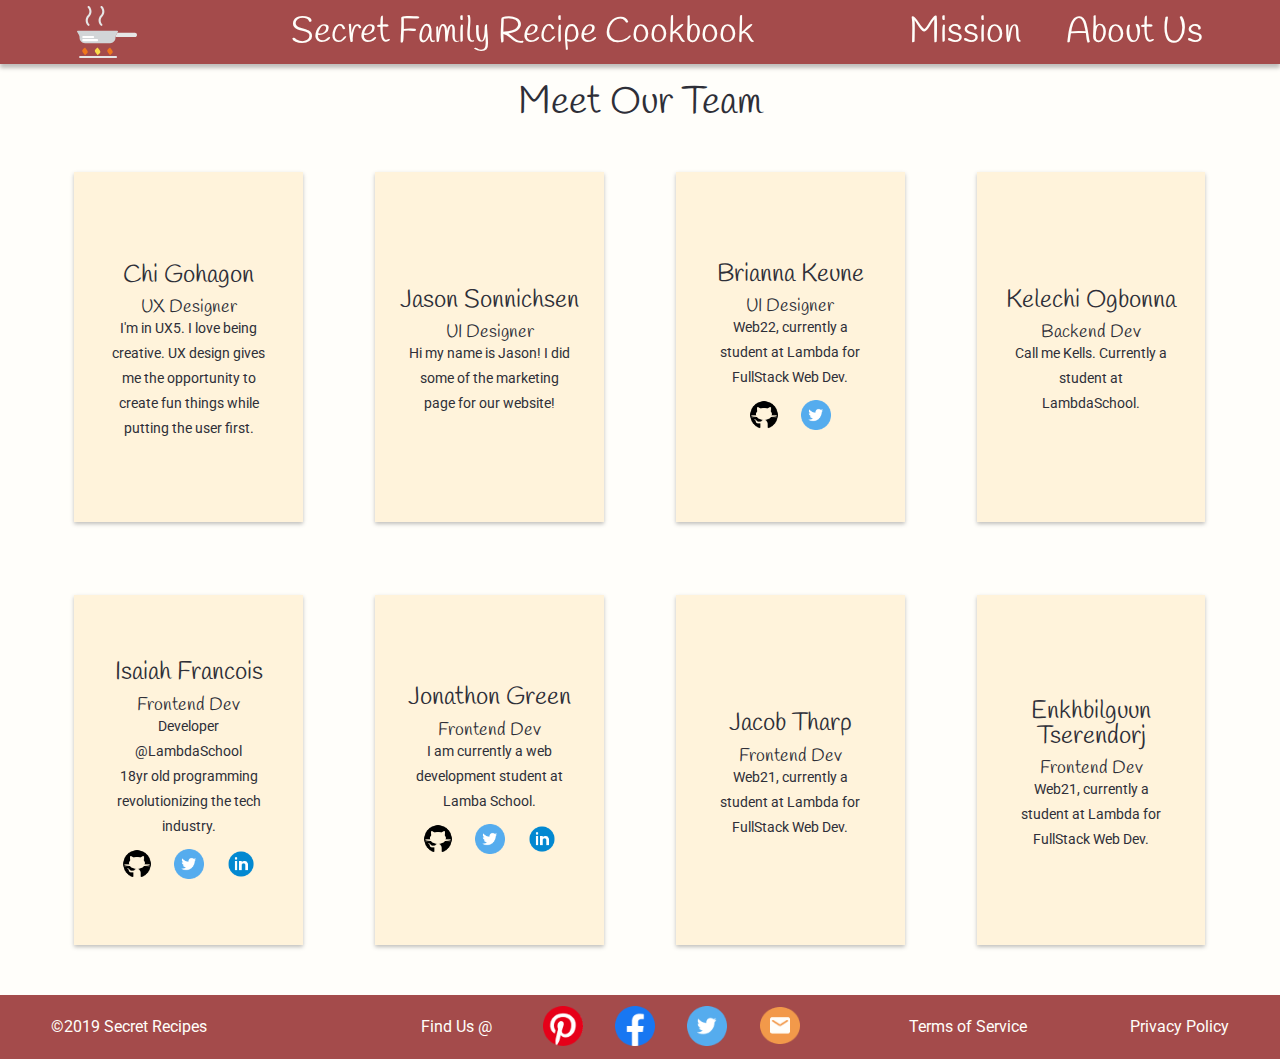
==== commit ca30870c: "updated readme and content as well as started to add some tablet reponsiveness" ====
--- a/team.html
+++ b/team.html
@@ -49,6 +49,14 @@
           <p>
             Web22, currently a student at Lambda for FullStack Web Dev.
           </p>
+          <nav>
+            <a href="https://github.com/briannakeune" target="_blank"
+            ><img src="img/icons8-github-50.png" alt="Circle github icon link"
+          /></a>
+          <a href="https://twitter.com/BriannaKeune" target="_blank"
+            ><img src="img/Twitter-2 (1).png" alt="Circle twitter icon link"
+          /></a>
+          </nav>
         </div>
         <div>
           <img src="https://ca.slack-edge.com/T4JUEB3ME-UHNBLHCHY-fcb24f527c4a-48" alt="" />
@@ -65,8 +73,19 @@
           <h3>Isaiah Francois</h3>
           <h4>Frontend Dev</h4>
           <p>
-            Developer | @LambdaSchool | 18yr old programming revolutionizing the tech industry.
+            Developer <br> @LambdaSchool <br> 18yr old programming revolutionizing the tech industry.
           </p>
+          <nav>
+            <a href="https://github.com/FrancoisCoding" target="_blank"
+            ><img src="img/icons8-github-50.png" alt="Circle github icon link"
+          /></a>
+          <a href="https://twitter.com/FrancoisCoding" target="_blank"
+            ><img src="img/Twitter-2 (1).png" alt="Circle twitter icon link"
+          /></a>
+          <a href="https://www.linkedin.com/in/isaiah-francois-56a5b4188/" target="_blank"
+            ><img src="img/icons8-linkedin-circled-48.png" alt="Circle linkedin icon link"
+          /></a>
+          </nav>
         </div>
         <div>
           <img src="https://ca.slack-edge.com/T4JUEB3ME-UJHCPVCFL-943786d05762-48" alt="" />
@@ -75,6 +94,17 @@
           <p>
             I am currently a web development student at Lamba School.
           </p>
+          <nav>
+            <a href="https://github.com/jonathongre" target="_blank"
+            ><img src="img/icons8-github-50.png" alt="Circle github icon link"
+          /></a>
+          <a href="https://twitter.com/Jonathon_Gre" target="_blank"
+            ><img src="img/Twitter-2 (1).png" alt="Circle twitter icon link"
+          /></a>
+          <a href="https://www.linkedin.com/in/jonathongre/" target="_blank"
+            ><img src="img/icons8-linkedin-circled-48.png" alt="Circle linkedin icon link"
+          /></a>
+          </nav>
         </div>
         <div>
           <img src="https://ca.slack-edge.com/T4JUEB3ME-UFC2Y7WMD-bebc91bfce86-48" alt="" />
--- a/css/index.css
+++ b/css/index.css
@@ -181,7 +181,7 @@
   z-index: 9999;
   box-shadow: 0px 4px 4px rgba(0, 0, 0, 0.25);
 }
-@media (max-width: 500px) {
+@media screen and (max-width: 500px) {
   .nav {
     flex-direction: column;
   }
@@ -192,7 +192,12 @@
   align-items: center;
   width: 60px;
 }
-@media (max-width: 500px) {
+@media screen and (max-width: 800px) {
+  .nav img {
+    width: 40px;
+  }
+}
+@media screen and (max-width: 500px) {
   .nav img {
     display: none;
   }
@@ -203,7 +208,12 @@
   align-items: center;
   font-size: 3.6rem;
 }
-@media (max-width: 500px) {
+@media screen and (max-width: 800px) {
+  .nav h2 {
+    font-size: 2.4rem;
+  }
+}
+@media screen and (max-width: 500px) {
   .nav h2 {
     font-size: 1.8rem;
   }
@@ -214,7 +224,12 @@
   justify-content: space-between;
   align-items: center;
 }
-@media (max-width: 500px) {
+@media screen and (max-width: 800px) {
+  .nav nav {
+    width: 30%;
+  }
+}
+@media screen and (max-width: 500px) {
   .nav nav {
     width: 50%;
   }
@@ -229,7 +244,12 @@
 .nav a:hover {
   color: #B59883;
 }
-@media (max-width: 500px) {
+@media screen and (max-width: 800px) {
+  .nav a {
+    font-size: 2.4rem;
+  }
+}
+@media screen and (max-width: 500px) {
   .nav a {
     font-size: 1.4rem;
   }
@@ -256,7 +276,7 @@
   top: 25%;
   left: 55%;
 }
-@media (max-width: 500px) {
+@media screen and (max-width: 500px) {
   .mainContainer header p {
     font-size: 1.2rem;
     top: 10%;
@@ -283,7 +303,7 @@
 .mainContainer header button:hover {
   background: #C13B3B;
 }
-@media (max-width: 500px) {
+@media screen and (max-width: 500px) {
   .mainContainer header button {
     font-size: 1.2rem;
     top: 29%;
@@ -297,7 +317,7 @@
   justify-content: space-around;
   align-items: center;
 }
-@media (max-width: 500px) {
+@media screen and (max-width: 500px) {
   .mainContainer .content {
     flex-direction: column;
     justify-content: center;
@@ -309,7 +329,7 @@
   height: auto;
   box-shadow: 0px 4px 4px rgba(0, 0, 0, 0.25);
 }
-@media (max-width: 500px) {
+@media screen and (max-width: 500px) {
   .mainContainer .content img {
     width: 64%;
     margin: 0% auto;
@@ -319,7 +339,7 @@
 .mainContainer .content div {
   width: 34%;
 }
-@media (max-width: 500px) {
+@media screen and (max-width: 500px) {
   .mainContainer .content div {
     width: 100%;
     margin: 3% auto;
@@ -329,7 +349,7 @@
   font-size: 3.8rem;
   padding-bottom: 1%;
 }
-@media (max-width: 500px) {
+@media screen and (max-width: 500px) {
   .mainContainer .content div h2 {
     font-size: 2.4rem;
   }
@@ -342,7 +362,7 @@
   align-items: center;
   align-content: center;
 }
-@media (max-width: 500px) {
+@media screen and (max-width: 500px) {
   .mainContainer .content div p {
     font-size: 1.2rem;
     width: 100%;
@@ -352,7 +372,7 @@
   font-size: 2.3rem;
   list-style-type: disc;
 }
-@media (max-width: 500px) {
+@media screen and (max-width: 500px) {
   .mainContainer .content div ul {
     font-size: 1.2rem;
   }
@@ -361,7 +381,7 @@
 .mainContainer .upComing {
   flex-direction: row-reverse;
 }
-@media (max-width: 500px) {
+@media screen and (max-width: 500px) {
   .mainContainer .services,
   .mainContainer .upComing {
     flex-direction: column;
@@ -371,7 +391,7 @@
 .mainContainer .upComing .text {
   padding-left: 50px;
 }
-@media (max-width: 500px) {
+@media screen and (max-width: 500px) {
   .mainContainer .services .text,
   .mainContainer .upComing .text {
     padding-left: 0;
@@ -391,7 +411,7 @@
   align-items: center;
   flex-direction: row;
 }
-@media (max-width: 500px) {
+@media screen and (max-width: 500px) {
   .container .top-half,
   .container .bottom-half {
     flex-direction: column;
@@ -405,9 +425,9 @@
   padding: 1%;
   box-shadow: 0px 2px 4px rgba(0, 0, 0, 0.25);
   width: 30%;
-  height: 260px;
-}
-@media (max-width: 500px) {
+  height: 350px;
+}
+@media screen and (max-width: 500px) {
   .container .top-half div,
   .container .bottom-half div {
     width: 80%;
@@ -417,6 +437,11 @@
 .container .bottom-half .bri {
   width: 36%;
 }
+.container .top-half nav img,
+.container .bottom-half nav img {
+  margin: 10px;
+  width: 30px;
+}
 .container div {
   margin: 2% 3%;
   display: flex;
@@ -425,7 +450,7 @@
   flex-direction: column;
   text-align: center;
 }
-@media (max-width: 500px) {
+@media screen and (max-width: 500px) {
   .container div {
     margin-bottom: 30px;
   }
@@ -439,8 +464,10 @@
   font-size: 1.8rem;
 }
 .container div p {
+  width: 79%;
   font-size: 1.4rem;
   line-height: 25px;
+  text-align: center;
 }
 footer {
   height: 64px;
@@ -452,7 +479,7 @@
   font-size: 1.6rem;
   box-shadow: 0px 4px 4px rgba(0, 0, 0, 0.25);
 }
-@media (max-width: 500px) {
+@media screen and (max-width: 500px) {
   footer {
     font-size: 1rem;
   }
@@ -471,7 +498,7 @@
   font-size: 1.6rem;
   margin-left: 1%;
 }
-@media (max-width: 500px) {
+@media screen and (max-width: 500px) {
   footer p {
     font-size: 1rem;
     width: 28%;
@@ -483,7 +510,7 @@
   justify-content: space-evenly;
   align-items: center;
 }
-@media (max-width: 500px) {
+@media screen and (max-width: 500px) {
   footer .socialNav {
     width: 35%;
     order: 1;
@@ -499,7 +526,7 @@
   align-items: center;
   margin-right: 1%;
 }
-@media (max-width: 500px) {
+@media screen and (max-width: 500px) {
   footer .legalNav {
     width: 36%;
   }
@@ -507,7 +534,7 @@
 footer nav img {
   width: 40px;
 }
-@media (max-width: 500px) {
+@media screen and (max-width: 500px) {
   footer nav img {
     width: 20px;
   }
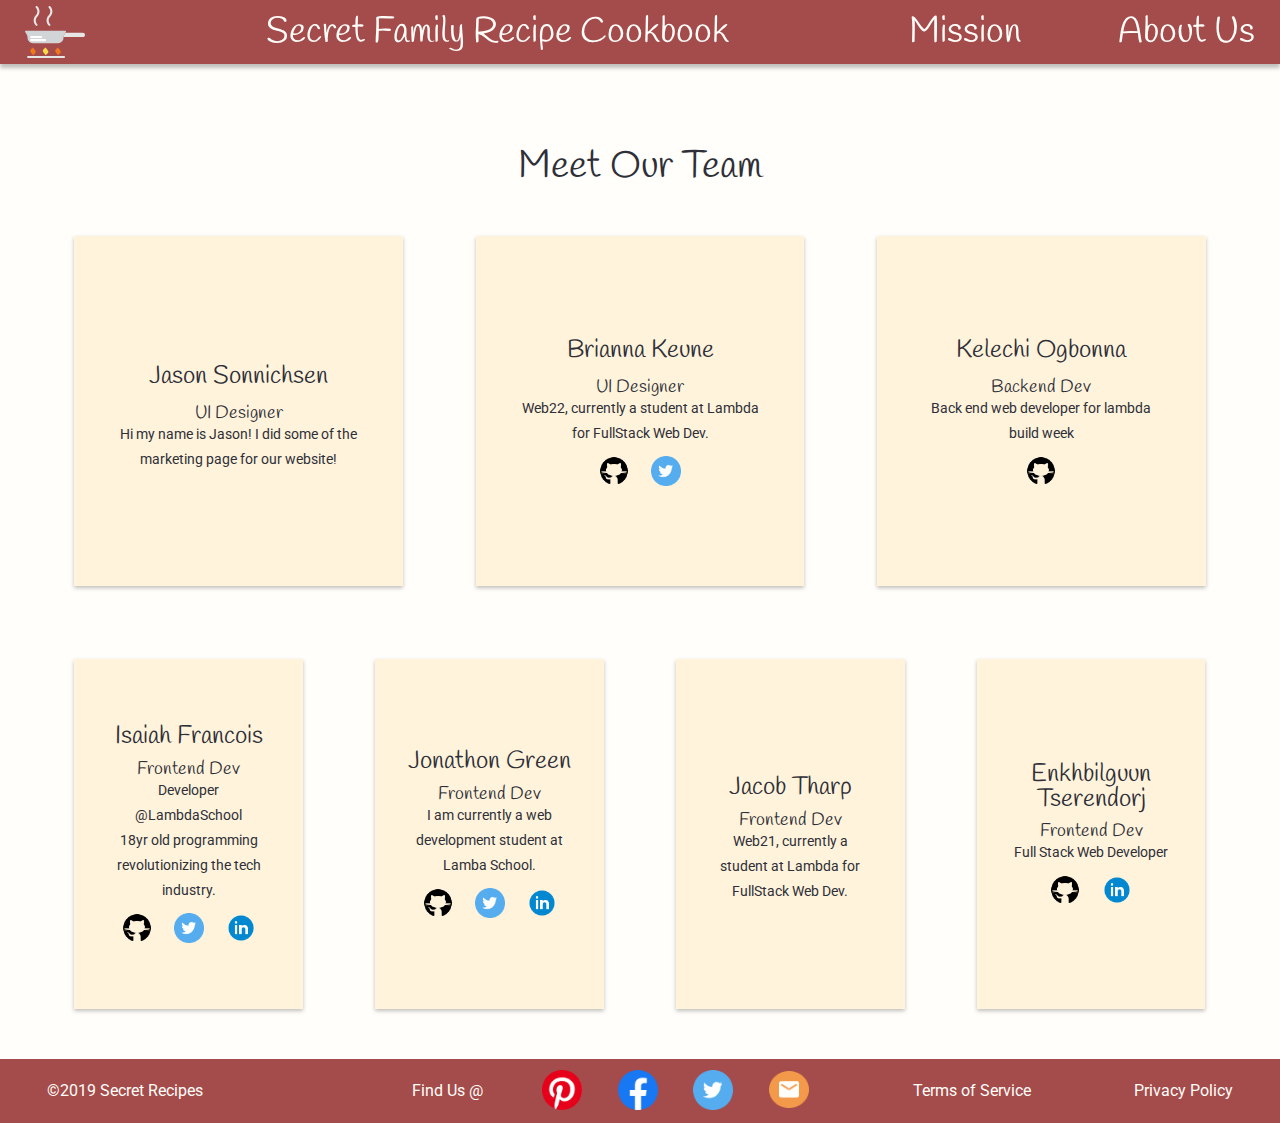
==== commit 7a666723: "final edit someone brought up to me this morning" ====
--- a/team.html
+++ b/team.html
@@ -13,10 +13,15 @@
   </head>
   <body>
     <section class="nav">
-      <a href="#"
-        ><img src="img/pan (1).svg" alt="Doodle of a frying pan used as a logo"
+      <a href="https://secret-recipes.netlify.com/ "
+        ><img
+          src="img/pan (1).svg"
+          alt="Doodle of a frying pan used as a logo"
+          class="logo"
       /></a>
-      <h2>Secret Family Recipe Cookbook</h2>
+      <a href="https://secret-recipes.netlify.com/" class="site"
+        >Secret Family Recipe Cookbook</a
+      >
       <nav>
         <a href="index.html">Mission</a>
         <a href="team.html">About Us</a>
@@ -25,25 +30,36 @@
     <section class="container">
       <h1>Meet Our Team</h1>
       <div class="top-half">
-        <div>
-          <img src="https://ca.slack-edge.com/T4JUEB3ME-UHVHEK1CH-082a5f398c35-48" alt="" />
+        <div class="chi">
+          <img
+            src="https://ca.slack-edge.com/T4JUEB3ME-UHVHEK1CH-082a5f398c35-48"
+            alt=""
+          />
           <h3>Chi Gohagon</h3>
           <h4>UX Designer</h4>
           <p>
-            I'm in UX5. 
-            I love being creative. UX design gives me the opportunity to create fun things while putting the user first.
-          </p>
-        </div>
-        <div>
-          <img src="https://ca.slack-edge.com/T4JUEB3ME-UJ4MNCPNC-0f69d4b302cb-48" alt= "" />
+            I'm in UX5. I love being creative. UX design gives me the
+            opportunity to create fun things while putting the user first.
+          </p>
+        </div>
+        <div>
+          <img
+            src="https://ca.slack-edge.com/T4JUEB3ME-UJ4MNCPNC-0f69d4b302cb-48"
+            alt=""
+          />
           <h3>Jason Sonnichsen</h3>
           <h4>UI Designer</h4>
           <p>
-            Hi my name is Jason! I did some of the marketing page for our website!
-          </p>
-        </div>
-        <div>
-          <img src="https://ca.slack-edge.com/T4JUEB3ME-UK06EQAHK-f3811344cbce-72" alt="" class="bri"/>
+            Hi my name is Jason! I did some of the marketing page for our
+            website!
+          </p>
+        </div>
+        <div>
+          <img
+            src="https://ca.slack-edge.com/T4JUEB3ME-UK06EQAHK-f3811344cbce-72"
+            alt=""
+            class="bri"
+          />
           <h3>Brianna Keune</h3>
           <h4>UI Designer</h4>
           <p>
@@ -51,44 +67,64 @@
           </p>
           <nav>
             <a href="https://github.com/briannakeune" target="_blank"
-            ><img src="img/icons8-github-50.png" alt="Circle github icon link"
-          /></a>
-          <a href="https://twitter.com/BriannaKeune" target="_blank"
-            ><img src="img/Twitter-2 (1).png" alt="Circle twitter icon link"
-          /></a>
-          </nav>
-        </div>
-        <div>
-          <img src="https://ca.slack-edge.com/T4JUEB3ME-UHNBLHCHY-fcb24f527c4a-48" alt="" />
+              ><img src="img/icons8-github-50.png" alt="Circle github icon link"
+            /></a>
+            <a href="https://twitter.com/BriannaKeune" target="_blank"
+              ><img src="img/Twitter-2 (1).png" alt="Circle twitter icon link"
+            /></a>
+          </nav>
+        </div>
+        <div>
+          <img
+            src="https://ca.slack-edge.com/T4JUEB3ME-UHNBLHCHY-fcb24f527c4a-48"
+            alt=""
+          />
           <h3>Kelechi Ogbonna</h3>
           <h4>Backend Dev</h4>
           <p>
-            Call me Kells. Currently a student at LambdaSchool.
-          </p>
+            Back end web developer for lambda build week
+          </p>
+          <nav>
+            <a href="https://github.com/Kellswork" target="_blank"
+              ><img src="img/icons8-github-50.png" alt="Circle github icon link"
+            /></a>
+          </nav>
         </div>
       </div>
       <div class="bottom-half">
         <div>
-          <img src="https://ca.slack-edge.com/T4JUEB3ME-UHQQ0FVH8-899e99d1c1cc-48" alt="" />
+          <img
+            src="https://ca.slack-edge.com/T4JUEB3ME-UHQQ0FVH8-899e99d1c1cc-48"
+            alt=""
+          />
           <h3>Isaiah Francois</h3>
           <h4>Frontend Dev</h4>
           <p>
-            Developer <br> @LambdaSchool <br> 18yr old programming revolutionizing the tech industry.
+            Developer <br />
+            @LambdaSchool <br />
+            18yr old programming revolutionizing the tech industry.
           </p>
           <nav>
             <a href="https://github.com/FrancoisCoding" target="_blank"
-            ><img src="img/icons8-github-50.png" alt="Circle github icon link"
-          /></a>
-          <a href="https://twitter.com/FrancoisCoding" target="_blank"
-            ><img src="img/Twitter-2 (1).png" alt="Circle twitter icon link"
-          /></a>
-          <a href="https://www.linkedin.com/in/isaiah-francois-56a5b4188/" target="_blank"
-            ><img src="img/icons8-linkedin-circled-48.png" alt="Circle linkedin icon link"
-          /></a>
-          </nav>
-        </div>
-        <div>
-          <img src="https://ca.slack-edge.com/T4JUEB3ME-UJHCPVCFL-943786d05762-48" alt="" />
+              ><img src="img/icons8-github-50.png" alt="Circle github icon link"
+            /></a>
+            <a href="https://twitter.com/FrancoisCoding" target="_blank"
+              ><img src="img/Twitter-2 (1).png" alt="Circle twitter icon link"
+            /></a>
+            <a
+              href="https://www.linkedin.com/in/isaiah-francois-56a5b4188/"
+              target="_blank"
+              ><img
+                src="img/icons8-linkedin-circled-48.png"
+                alt="Circle linkedin icon link"
+            /></a>
+          </nav>
+        </div>
+        <div>
+          <img
+            src="https://ca.slack-edge.com/T4JUEB3ME-UJHCPVCFL-943786d05762-48"
+            alt=""
+          />
           <h3>Jonathon Green</h3>
           <h4>Frontend Dev</h4>
           <p>
@@ -96,31 +132,51 @@
           </p>
           <nav>
             <a href="https://github.com/jonathongre" target="_blank"
-            ><img src="img/icons8-github-50.png" alt="Circle github icon link"
-          /></a>
-          <a href="https://twitter.com/Jonathon_Gre" target="_blank"
-            ><img src="img/Twitter-2 (1).png" alt="Circle twitter icon link"
-          /></a>
-          <a href="https://www.linkedin.com/in/jonathongre/" target="_blank"
-            ><img src="img/icons8-linkedin-circled-48.png" alt="Circle linkedin icon link"
-          /></a>
-          </nav>
-        </div>
-        <div>
-          <img src="https://ca.slack-edge.com/T4JUEB3ME-UFC2Y7WMD-bebc91bfce86-48" alt="" />
-          <h3>Jacob Tharp </h3>
+              ><img src="img/icons8-github-50.png" alt="Circle github icon link"
+            /></a>
+            <a href="https://twitter.com/Jonathon_Gre" target="_blank"
+              ><img src="img/Twitter-2 (1).png" alt="Circle twitter icon link"
+            /></a>
+            <a href="https://www.linkedin.com/in/jonathongre/" target="_blank"
+              ><img
+                src="img/icons8-linkedin-circled-48.png"
+                alt="Circle linkedin icon link"
+            /></a>
+          </nav>
+        </div>
+        <div>
+          <img
+            src="https://ca.slack-edge.com/T4JUEB3ME-UFC2Y7WMD-bebc91bfce86-48"
+            alt=""
+          />
+          <h3>Jacob Tharp</h3>
           <h4>Frontend Dev</h4>
           <p>
             Web21, currently a student at Lambda for FullStack Web Dev.
           </p>
         </div>
         <div>
-          <img src="https://ca.slack-edge.com/T4JUEB3ME-UGJ8GQGBZ-d440a56a5d8b-48" alt="" />
+          <img
+            src="https://ca.slack-edge.com/T4JUEB3ME-UGJ8GQGBZ-d440a56a5d8b-48"
+            alt=""
+          />
           <h3>Enkhbilguun Tserendorj</h3>
           <h4>Frontend Dev</h4>
           <p>
-            Web21, currently a student at Lambda for FullStack Web Dev.
-          </p>
+            Full Stack Web Developer
+          </p>
+          <nav>
+            <a href="https://github.com/Bilguun1015" target="_blank"
+              ><img src="img/icons8-github-50.png" alt="Circle github icon link"
+            /></a>
+            <a
+              href="https://www.linkedin.com/in/bilguun-ts-a256125b/"
+              target="_blank"
+              ><img
+                src="img/icons8-linkedin-circled-48.png"
+                alt="Circle linkedin icon link"
+            /></a>
+          </nav>
         </div>
       </div>
     </section>
--- a/css/index.css
+++ b/css/index.css
@@ -134,7 +134,7 @@
 }
 html,
 body {
-  font-family: 'Roboto';
+  font-family: "Roboto";
   background: #FFFEFA;
   color: #2E2F38;
 }
@@ -143,7 +143,7 @@
 h3,
 h4,
 h5 {
-  font-family: 'Handlee';
+  font-family: "Handlee";
 }
 h1 {
   font-size: 3rem;
@@ -167,7 +167,7 @@
 }
 .nav {
   display: flex;
-  justify-content: space-around;
+  justify-content: space-between;
   align-items: center;
   align-content: center;
   background: #A44B4B;
@@ -175,7 +175,7 @@
   font-family: Handlee;
   height: 64px;
   overflow: hidden;
-  position: fixed;
+  position: sticky;
   width: 100%;
   top: 0;
   z-index: 9999;
@@ -186,43 +186,30 @@
     flex-direction: column;
   }
 }
-.nav img {
+.nav .logo {
+  border-style: none;
   display: flex;
   justify-content: center;
   align-items: center;
   width: 60px;
-}
-@media screen and (max-width: 800px) {
-  .nav img {
+  margin-left: 25px;
+}
+@media screen and (max-width: 800px) {
+  .nav .logo {
     width: 40px;
   }
 }
 @media screen and (max-width: 500px) {
-  .nav img {
+  .nav .logo {
     display: none;
   }
 }
-.nav h2 {
-  display: flex;
-  justify-content: center;
-  align-items: center;
-  font-size: 3.6rem;
-}
-@media screen and (max-width: 800px) {
-  .nav h2 {
-    font-size: 2.4rem;
-  }
-}
-@media screen and (max-width: 500px) {
-  .nav h2 {
-    font-size: 1.8rem;
-  }
-}
 .nav nav {
-  width: 23%;
+  width: 27%;
   display: flex;
   justify-content: space-between;
   align-items: center;
+  margin-right: 25px;
 }
 @media screen and (max-width: 800px) {
   .nav nav {
@@ -231,7 +218,8 @@
 }
 @media screen and (max-width: 500px) {
   .nav nav {
-    width: 50%;
+    width: 30%;
+    margin-left: 30px;
   }
 }
 .nav a {
@@ -254,8 +242,12 @@
     font-size: 1.4rem;
   }
 }
+@media screen and (max-width: 500px) {
+  .nav .site {
+    font-size: 2.4rem;
+  }
+}
 .mainContainer header {
-  margin-top: 64px;
   background-color: rgba(81, 82, 98, 0.8);
   z-index: 0;
 }
@@ -276,21 +268,30 @@
   top: 25%;
   left: 55%;
 }
-@media screen and (max-width: 500px) {
+@media screen and (max-width: 800px) {
   .mainContainer header p {
-    font-size: 1.2rem;
-    top: 10%;
-    left: 50%;
-  }
+    line-height: 4rem;
+    font-size: 3rem;
+  }
+}
+@media screen and (max-width: 500px) {
+  .mainContainer header p {
+    line-height: 2.3rem;
+    font-size: 1.6rem;
+  }
+}
+.mainContainer header a {
+  text-decoration: none;
+  color: #FFFEFA;
+}
+.mainContainer header a:hover {
+  color: #B59883;
 }
 .mainContainer header button {
   display: flex;
   justify-content: center;
   align-items: center;
   letter-spacing: 0.35rem;
-  position: absolute;
-  top: 69%;
-  left: 55%;
   background-color: #6E0000;
   color: #FFFEFA;
   font-size: 3rem;
@@ -299,6 +300,10 @@
   cursor: pointer;
   border-radius: 6px;
   box-shadow: 0px 4px 4px rgba(0, 0, 0, 0.25);
+  position: relative;
+  width: 100%;
+  top: 0;
+  left: 0;
 }
 .mainContainer header button:hover {
   background: #C13B3B;
@@ -306,9 +311,6 @@
 @media screen and (max-width: 500px) {
   .mainContainer header button {
     font-size: 1.2rem;
-    top: 29%;
-    left: 50%;
-    padding: 1% 3%;
   }
 }
 .mainContainer .content {
@@ -400,6 +402,9 @@
 .container {
   margin-top: 84px;
 }
+.container .chi {
+  display: none;
+}
 .container h1 {
   font-size: 3.8rem;
   text-align: center;
@@ -410,6 +415,12 @@
   justify-content: space-around;
   align-items: center;
   flex-direction: row;
+}
+@media screen and (max-width: 800px) {
+  .container .top-half,
+  .container .bottom-half {
+    flex-wrap: wrap;
+  }
 }
 @media screen and (max-width: 500px) {
   .container .top-half,
@@ -498,6 +509,11 @@
   font-size: 1.6rem;
   margin-left: 1%;
 }
+@media screen and (max-width: 800px) {
+  footer p {
+    width: 30%;
+  }
+}
 @media screen and (max-width: 500px) {
   footer p {
     font-size: 1rem;
@@ -505,10 +521,15 @@
   }
 }
 footer .socialNav {
-  width: 35%;
+  width: 37%;
   display: flex;
   justify-content: space-evenly;
   align-items: center;
+}
+@media screen and (max-width: 800px) {
+  footer .socialNav {
+    width: 37%;
+  }
 }
 @media screen and (max-width: 500px) {
   footer .socialNav {
@@ -526,6 +547,11 @@
   align-items: center;
   margin-right: 1%;
 }
+@media screen and (max-width: 800px) {
+  footer .legalNav {
+    width: 31%;
+  }
+}
 @media screen and (max-width: 500px) {
   footer .legalNav {
     width: 36%;
@@ -534,6 +560,11 @@
 footer nav img {
   width: 40px;
 }
+@media screen and (max-width: 800px) {
+  footer nav img {
+    width: 30px;
+  }
+}
 @media screen and (max-width: 500px) {
   footer nav img {
     width: 20px;
